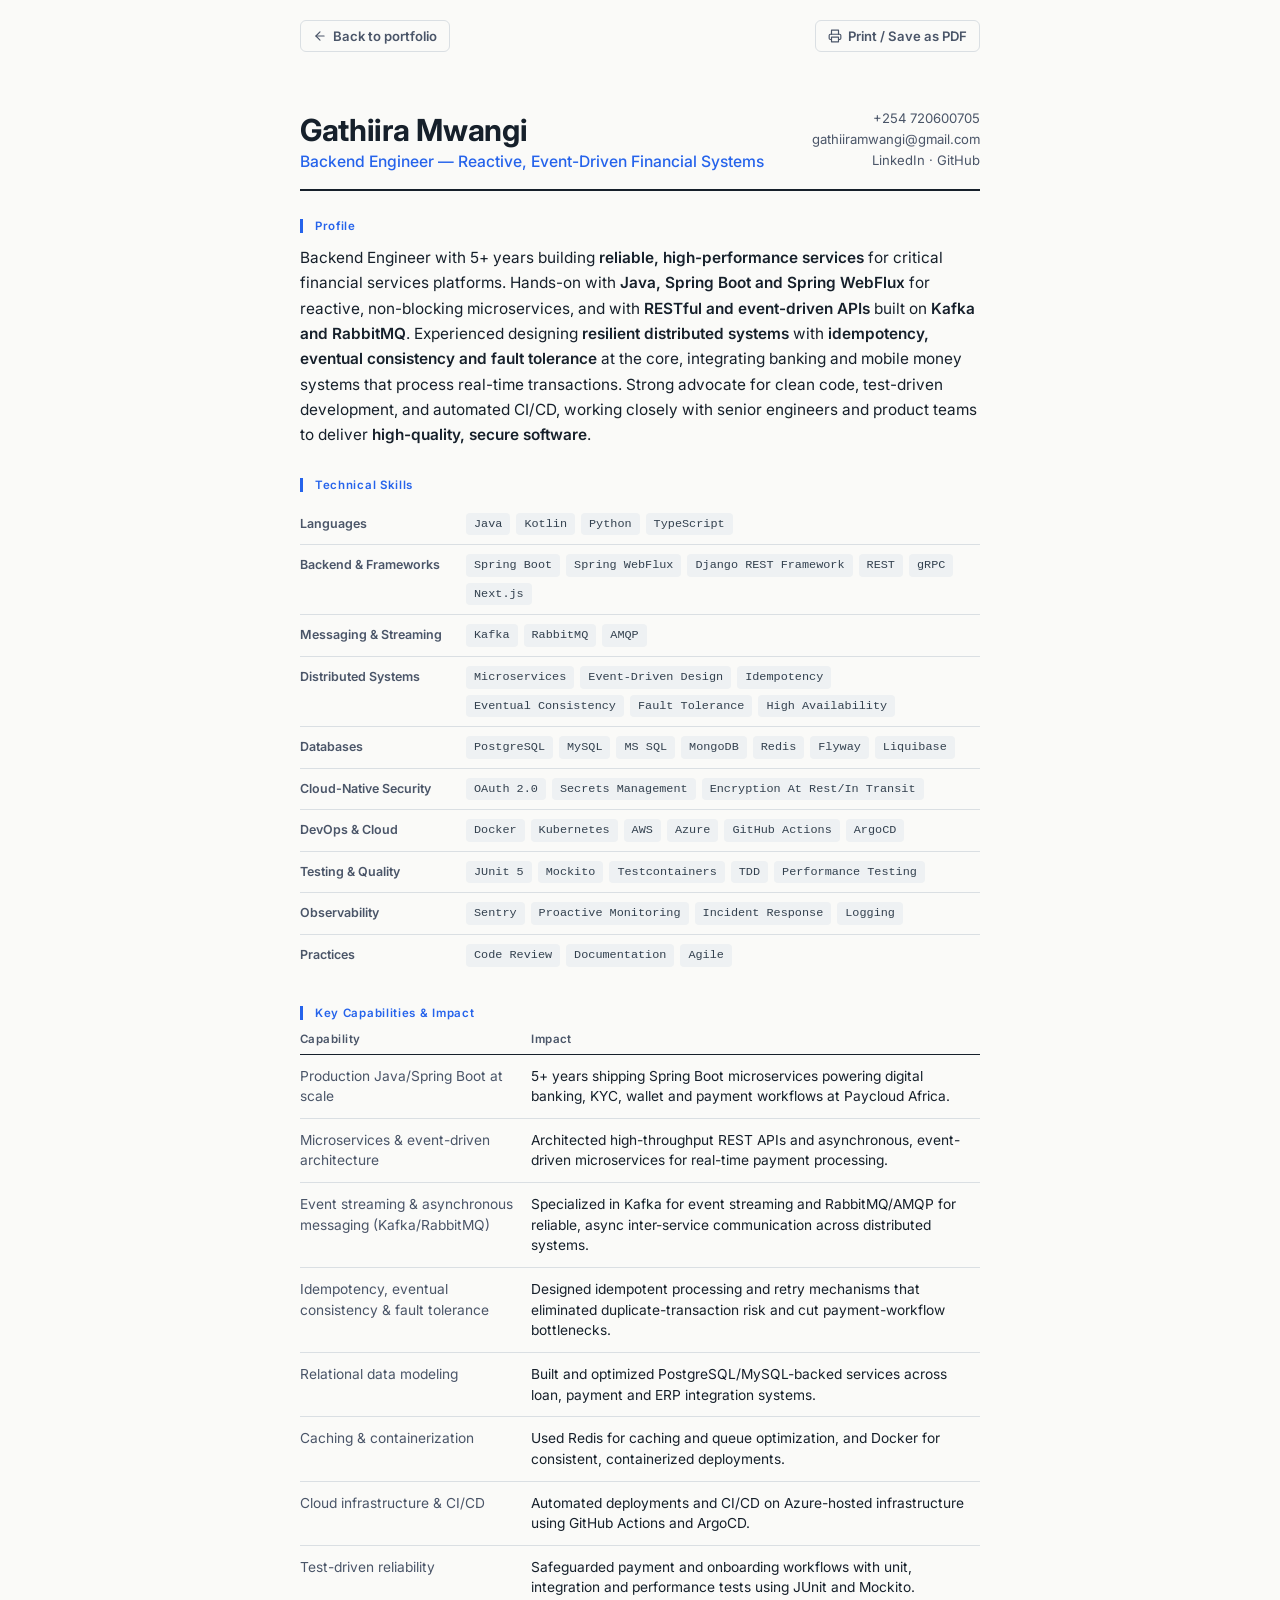
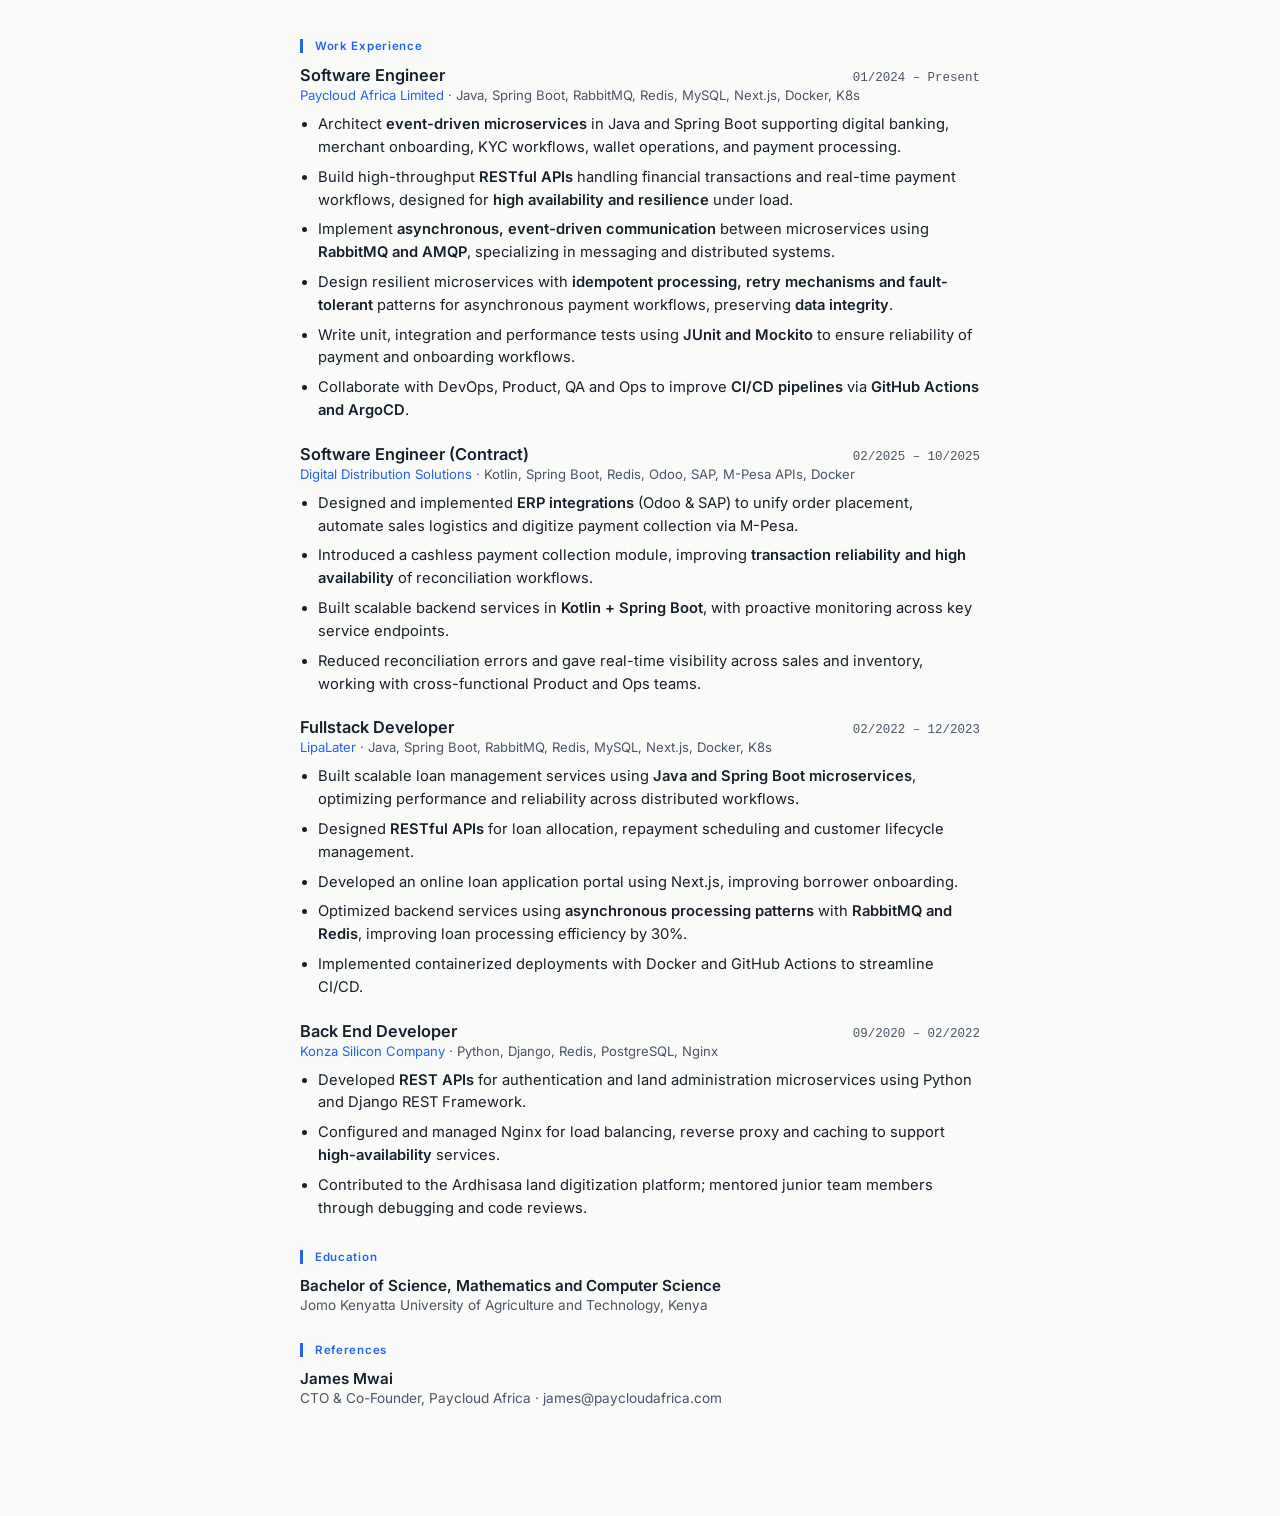
==== cv.html @ 9cd52412 "redesign" ====
<!DOCTYPE html>
<html lang="en">
<head>
<meta charset="UTF-8">
<title>Gathiira Mwangi — Backend Engineer</title>
<meta name="viewport" content="width=device-width, initial-scale=1">
<link rel="icon" href="images/favicon.ico" type="image/x-icon">
<meta name="description" content="Gathiira Mwangi — Backend Engineer resume: reactive, event-driven financial systems, Java/Spring Boot/WebFlux, Kafka, fintech platforms.">
<meta name="robots" content="index,follow">
<link rel="preconnect" href="https://fonts.googleapis.com">
<link rel="preconnect" href="https://fonts.gstatic.com" crossorigin>
<link href="https://fonts.googleapis.com/css2?family=Inter:wght@400;500;600;700;800&display=swap" rel="stylesheet">
<link rel="stylesheet" href="css/cv.css">
</head>
<body>
<div class="page-actions">
  <a href="index.html">
    <svg viewBox="0 0 24 24" fill="none" stroke="currentColor" stroke-width="2" stroke-linecap="round" stroke-linejoin="round"><line x1="19" y1="12" x2="5" y2="12"/><polyline points="12 19 5 12 12 5"/></svg>
    Back to portfolio
  </a>
  <button type="button" id="print-btn">
    <svg viewBox="0 0 24 24" fill="none" stroke="currentColor" stroke-width="2" stroke-linecap="round" stroke-linejoin="round"><polyline points="6 9 6 2 18 2 18 9"/><path d="M6 18H4a2 2 0 0 1-2-2v-5a2 2 0 0 1 2-2h16a2 2 0 0 1 2 2v5a2 2 0 0 1-2 2h-2"/><rect x="6" y="14" width="12" height="8"/></svg>
    Print / Save as PDF
  </button>
</div>
<div class="sheet">

  <header class="masthead">
    <div>
      <h1>Gathiira Mwangi</h1>
      <p class="role-line">Backend Engineer — Reactive, Event-Driven Financial Systems</p>
    </div>
    <div class="contact">
      +254 720600705<br>
      <a href="mailto:gathiiramwangi@gmail.com">gathiiramwangi@gmail.com</a><br>
      <a href="https://www.linkedin.com/in/gathiira-mwangi/" target="_blank" rel="noopener noreferrer">LinkedIn</a> ·
      <a href="https://github.com/Gathiira" target="_blank" rel="noopener noreferrer">GitHub</a>
    </div>
  </header>

  <section class="profile">
    <h2>Profile</h2>
    <p>Backend Engineer with 5+ years building <strong>reliable, high-performance services</strong> for critical financial services platforms. Hands-on with <strong>Java, Spring Boot and Spring WebFlux</strong> for reactive, non-blocking microservices, and with <strong>RESTful and event-driven APIs</strong> built on <strong>Kafka and RabbitMQ</strong>. Experienced designing <strong>resilient distributed systems</strong> with <strong>idempotency, eventual consistency and fault tolerance</strong> at the core, integrating banking and mobile money systems that process real-time transactions. Strong advocate for clean code, test-driven development, and automated CI/CD, working closely with senior engineers and product teams to deliver <strong>high-quality, secure software</strong>.</p>
  </section>

  <section>
    <h2>Technical Skills</h2>
    <div class="skill-row">
      <div class="skill-label">Languages</div>
      <div class="tags"><span class="tag">Java</span><span class="tag">Kotlin</span><span class="tag">Python</span><span class="tag">TypeScript</span></div>
    </div>
    <div class="skill-row">
      <div class="skill-label">Backend & Frameworks</div>
      <div class="tags"><span class="tag">Spring Boot</span><span class="tag">Spring WebFlux</span><span class="tag">Django REST Framework</span><span class="tag">REST</span><span class="tag">gRPC</span><span class="tag">Next.js</span></div>
    </div>
    <div class="skill-row">
      <div class="skill-label">Messaging & Streaming</div>
      <div class="tags"><span class="tag">Kafka</span><span class="tag">RabbitMQ</span><span class="tag">AMQP</span></div>
    </div>
    <div class="skill-row">
      <div class="skill-label">Distributed Systems</div>
      <div class="tags"><span class="tag">Microservices</span><span class="tag">Event-Driven Design</span><span class="tag">Idempotency</span><span class="tag">Eventual Consistency</span><span class="tag">Fault Tolerance</span><span class="tag">High Availability</span></div>
    </div>
    <div class="skill-row">
      <div class="skill-label">Databases</div>
      <div class="tags"><span class="tag">PostgreSQL</span><span class="tag">MySQL</span><span class="tag">MS SQL</span><span class="tag">MongoDB</span><span class="tag">Redis</span><span class="tag">Flyway</span><span class="tag">Liquibase</span></div>
    </div>
    <div class="skill-row">
      <div class="skill-label">Cloud-Native Security</div>
      <div class="tags"><span class="tag">OAuth 2.0</span><span class="tag">Secrets Management</span><span class="tag">Encryption At Rest/In Transit</span></div>
    </div>
    <div class="skill-row">
      <div class="skill-label">DevOps & Cloud</div>
      <div class="tags"><span class="tag">Docker</span><span class="tag">Kubernetes</span><span class="tag">AWS</span><span class="tag">Azure</span><span class="tag">GitHub Actions</span><span class="tag">ArgoCD</span></div>
    </div>
    <div class="skill-row">
      <div class="skill-label">Testing & Quality</div>
      <div class="tags"><span class="tag">JUnit 5</span><span class="tag">Mockito</span><span class="tag">Testcontainers</span><span class="tag">TDD</span><span class="tag">Performance Testing</span></div>
    </div>
    <div class="skill-row">
      <div class="skill-label">Observability</div>
      <div class="tags"><span class="tag">Sentry</span><span class="tag">Proactive Monitoring</span><span class="tag">Incident Response</span><span class="tag">Logging</span></div>
    </div>
    <div class="skill-row">
      <div class="skill-label">Practices</div>
      <div class="tags"><span class="tag">Code Review</span><span class="tag">Documentation</span><span class="tag">Agile</span></div>
    </div>
  </section>

  <section>
    <h2>Key Capabilities &amp; Impact</h2>
    <table class="map">
      <thead><tr><th>Capability</th><th>Impact</th></tr></thead>
      <tbody>
        <tr><td>Production Java/Spring Boot at scale</td><td>5+ years shipping Spring Boot microservices powering digital banking, KYC, wallet and payment workflows at Paycloud Africa.</td></tr>
        <tr><td>Microservices & event-driven architecture</td><td>Architected high-throughput REST APIs and asynchronous, event-driven microservices for real-time payment processing.</td></tr>
        <tr><td>Event streaming & asynchronous messaging (Kafka/RabbitMQ)</td><td>Specialized in Kafka for event streaming and RabbitMQ/AMQP for reliable, async inter-service communication across distributed systems.</td></tr>
        <tr><td>Idempotency, eventual consistency & fault tolerance</td><td>Designed idempotent processing and retry mechanisms that eliminated duplicate-transaction risk and cut payment-workflow bottlenecks.</td></tr>
        <tr><td>Relational data modeling</td><td>Built and optimized PostgreSQL/MySQL-backed services across loan, payment and ERP integration systems.</td></tr>
        <tr><td>Caching & containerization</td><td>Used Redis for caching and queue optimization, and Docker for consistent, containerized deployments.</td></tr>
        <tr><td>Cloud infrastructure & CI/CD</td><td>Automated deployments and CI/CD on Azure-hosted infrastructure using GitHub Actions and ArgoCD.</td></tr>
        <tr><td>Test-driven reliability</td><td>Safeguarded payment and onboarding workflows with unit, integration and performance tests using JUnit and Mockito.</td></tr>
      </tbody>
    </table>
  </section>

  <section>
    <h2>Work Experience</h2>

    <div class="role">
      <div class="role-head">
        <span class="role-title">Software Engineer</span>
        <span class="role-dates">01/2024 – Present</span>
      </div>
      <p class="role-stack"><em>Paycloud Africa Limited</em> · Java, Spring Boot, RabbitMQ, Redis, MySQL, Next.js, Docker, K8s</p>
      <ul class="bullets">
        <li>Architect <strong>event-driven microservices</strong> in Java and Spring Boot supporting digital banking, merchant onboarding, KYC workflows, wallet operations, and payment processing.</li>
        <li>Build high-throughput <strong>RESTful APIs</strong> handling financial transactions and real-time payment workflows, designed for <strong>high availability and resilience</strong> under load.</li>
        <li>Implement <strong>asynchronous, event-driven communication</strong> between microservices using <strong>RabbitMQ and AMQP</strong>, specializing in messaging and distributed systems.</li>
        <li>Design resilient microservices with <strong>idempotent processing, retry mechanisms and fault-tolerant</strong> patterns for asynchronous payment workflows, preserving <strong>data integrity</strong>.</li>
        <li>Write unit, integration and performance tests using <strong>JUnit and Mockito</strong> to ensure reliability of payment and onboarding workflows.</li>
        <li>Collaborate with DevOps, Product, QA and Ops to improve <strong>CI/CD pipelines</strong> via <strong>GitHub Actions and ArgoCD</strong>.</li>
      </ul>
    </div>

    <div class="role">
      <div class="role-head">
        <span class="role-title">Software Engineer (Contract)</span>
        <span class="role-dates">02/2025 – 10/2025</span>
      </div>
      <p class="role-stack"><em>Digital Distribution Solutions</em> · Kotlin, Spring Boot, Redis, Odoo, SAP, M-Pesa APIs, Docker</p>
      <ul class="bullets">
        <li>Designed and implemented <strong>ERP integrations</strong> (Odoo & SAP) to unify order placement, automate sales logistics and digitize payment collection via M-Pesa.</li>
        <li>Introduced a cashless payment collection module, improving <strong>transaction reliability and high availability</strong> of reconciliation workflows.</li>
        <li>Built scalable backend services in <strong>Kotlin + Spring Boot</strong>, with proactive monitoring across key service endpoints.</li>
        <li>Reduced reconciliation errors and gave real-time visibility across sales and inventory, working with cross-functional Product and Ops teams.</li>
      </ul>
    </div>

    <div class="role">
      <div class="role-head">
        <span class="role-title">Fullstack Developer</span>
        <span class="role-dates">02/2022 – 12/2023</span>
      </div>
      <p class="role-stack"><em>LipaLater</em> · Java, Spring Boot, RabbitMQ, Redis, MySQL, Next.js, Docker, K8s</p>
      <ul class="bullets">
        <li>Built scalable loan management services using <strong>Java and Spring Boot microservices</strong>, optimizing performance and reliability across distributed workflows.</li>
        <li>Designed <strong>RESTful APIs</strong> for loan allocation, repayment scheduling and customer lifecycle management.</li>
        <li>Developed an online loan application portal using Next.js, improving borrower onboarding.</li>
        <li>Optimized backend services using <strong>asynchronous processing patterns</strong> with <strong>RabbitMQ and Redis</strong>, improving loan processing efficiency by 30%.</li>
        <li>Implemented containerized deployments with Docker and GitHub Actions to streamline CI/CD.</li>
      </ul>
    </div>

    <div class="role">
      <div class="role-head">
        <span class="role-title">Back End Developer</span>
        <span class="role-dates">09/2020 – 02/2022</span>
      </div>
      <p class="role-stack"><em>Konza Silicon Company</em> · Python, Django, Redis, PostgreSQL, Nginx</p>
      <ul class="bullets">
        <li>Developed <strong>REST APIs</strong> for authentication and land administration microservices using Python and Django REST Framework.</li>
        <li>Configured and managed Nginx for load balancing, reverse proxy and caching to support <strong>high-availability</strong> services.</li>
        <li>Contributed to the Ardhisasa land digitization platform; mentored junior team members through debugging and code reviews.</li>
      </ul>
    </div>
  </section>

  <section>
    <h2>Education</h2>
    <p class="edu-title">Bachelor of Science, Mathematics and Computer Science</p>
    <p class="edu-sub">Jomo Kenyatta University of Agriculture and Technology, Kenya</p>
  </section>

  <section>
    <h2>References</h2>
    <p class="ref-name">James Mwai</p>
    <p class="ref-sub">CTO & Co-Founder, Paycloud Africa · james@paycloudafrica.com</p>
  </section>

</div>
<script src="js/cv.js"></script>
</body>
</html>
---- css/cv.css ----
:root{
  --ink:#16202B;
  --ink-soft:#4A5568;
  --paper:#FAFAF8;
  --paper-raised:#FFFFFF;
  --line:#DADFE3;
  --accent:#2563EB;
  --accent-soft:#E8EFF6;
  --tag-bg:#EEF1F3;
  --tag-text:#33414F;
}
@media (prefers-color-scheme: dark){
  :root{
    --ink:#E7ECF1;
    --ink-soft:#A8B3BE;
    --paper:#12181F;
    --paper-raised:#171F28;
    --line:#2B3542;
    --accent:#5B93FF;
    --accent-soft:#1C2A38;
    --tag-bg:#1D2731;
    --tag-text:#C4CDD6;
  }
}

*{box-sizing:border-box;}
body{
  margin:0;
  background:var(--paper);
  color:var(--ink);
  font-family:"Inter", -apple-system, BlinkMacSystemFont, "Segoe UI", system-ui, sans-serif;
  -webkit-font-smoothing:antialiased;
}
.sheet{
  max-width:760px;
  margin:0 auto;
  padding:56px 40px 80px;
}
.page-actions{
  max-width:760px;
  margin:20px auto 0;
  padding:0 40px;
  display:flex;
  justify-content:space-between;
  align-items:center;
  gap:12px;
}
.page-actions a, .page-actions button{
  display:inline-flex;
  align-items:center;
  gap:6px;
  font-family:inherit;
  font-size:0.82rem;
  font-weight:600;
  color:var(--ink-soft);
  background:none;
  border:1px solid var(--line);
  border-radius:6px;
  padding:7px 12px;
  cursor:pointer;
  text-decoration:none;
}
.page-actions a:hover, .page-actions button:hover{ color:var(--accent); border-color:var(--accent); }
.page-actions svg{ width:14px; height:14px; }
header.masthead{
  display:flex;
  justify-content:space-between;
  align-items:flex-end;
  gap:20px;
  border-bottom:2px solid var(--ink);
  padding-bottom:18px;
  margin-bottom:28px;
  flex-wrap:wrap;
}
h1{
  font-size:1.9rem;
  font-weight:700;
  letter-spacing:-0.01em;
  margin:0 0 4px;
}
.role-line{
  font-size:0.98rem;
  color:var(--accent);
  font-weight:500;
  margin:0;
}
.contact{
  text-align:right;
  font-size:0.82rem;
  color:var(--ink-soft);
  line-height:1.6;
  white-space:nowrap;
}
.contact a{ color:var(--ink-soft); text-decoration:none; }
.contact a:hover{ color:var(--accent); }

section{ margin-bottom:30px; }
h2{
  font-size:0.72rem;
  font-weight:600;
  letter-spacing:0.06em;
  color:var(--accent);
  margin:0 0 12px;
  padding-left:12px;
  border-left:3px solid var(--accent);
}

.profile p{
  font-size:0.96rem;
  line-height:1.65;
  margin:0;
  max-width:68ch;
}
.profile strong{ color:var(--ink); font-weight:600; }

.skill-row{
  display:grid;
  grid-template-columns:150px 1fr;
  gap:10px 16px;
  padding:9px 0;
  border-bottom:1px solid var(--line);
  align-items:start;
}
.skill-row:last-child{ border-bottom:none; }
.skill-label{
  font-size:0.78rem;
  font-weight:600;
  color:var(--ink-soft);
  padding-top:3px;
}
.tags{ display:flex; flex-wrap:wrap; gap:6px; }
.tag{
  font-family:"SFMono-Regular", Consolas, "Liberation Mono", Menlo, monospace;
  font-size:0.74rem;
  background:var(--tag-bg);
  color:var(--tag-text);
  border-radius:4px;
  padding:3px 8px;
  line-height:1.4;
}

table.map{
  width:100%;
  border-collapse:collapse;
  font-size:0.86rem;
}
table.map th{
  text-align:left;
  font-size:0.72rem;
  letter-spacing:0.04em;
  color:var(--ink-soft);
  font-weight:600;
  padding:0 14px 8px 0;
  border-bottom:1px solid var(--ink);
}
table.map td{
  padding:11px 14px 11px 0;
  border-bottom:1px solid var(--line);
  vertical-align:top;
  line-height:1.5;
}
table.map td:first-child{ width:34%; color:var(--ink-soft); }
table.map tr:last-child td{ border-bottom:none; }

.role{ margin-bottom:22px; }
.role:last-child{ margin-bottom:0; }
.role-head{
  display:flex;
  justify-content:space-between;
  align-items:baseline;
  gap:12px;
  flex-wrap:wrap;
}
.role-title{ font-size:1.02rem; font-weight:600; }
.role-dates{
  font-family:"SFMono-Regular", Consolas, "Liberation Mono", Menlo, monospace;
  font-size:0.78rem;
  color:var(--ink-soft);
  white-space:nowrap;
}
.role-stack{
  font-size:0.82rem;
  color:var(--ink-soft);
  margin:2px 0 10px;
}
.role-stack em{ font-style:normal; color:var(--accent); }
ul.bullets{
  margin:0;
  padding-left:18px;
}
ul.bullets li{
  font-size:0.92rem;
  line-height:1.55;
  margin-bottom:7px;
}
ul.bullets li:last-child{ margin-bottom:0; }
ul.bullets strong{ color:var(--ink); font-weight:600; }

.edu-title, .ref-name{ font-weight:600; font-size:0.95rem; margin:0 0 2px; }
.edu-sub, .ref-sub{ font-size:0.85rem; color:var(--ink-soft); margin:0; }

footer.note{
  margin-top:44px;
  padding-top:16px;
  border-top:1px solid var(--line);
  font-size:0.74rem;
  color:var(--ink-soft);
}

@media (max-width:600px){
  .sheet{ padding:32px 20px 60px; }
  header.masthead{ flex-direction:column; align-items:flex-start; }
  .contact{ text-align:left; }
  .skill-row{ grid-template-columns:1fr; gap:4px; }
  table.map, table.map thead, table.map tbody, table.map th, table.map td, table.map tr{ display:block; }
  table.map thead{ display:none; }
  table.map tr{ border-bottom:1px solid var(--line); padding:10px 0; }
  table.map td{ border-bottom:none; padding:2px 0; }
  table.map td:first-child{ width:auto; font-weight:600; color:var(--ink); }
}

@media (max-width:520px){
  .page-actions{ padding:0 20px; }
}

@media print{
  @page{ size:auto; margin:0; }
  html{ font-size:14px; }
  body{ background:#fff; color:#000; margin:0; }
  .sheet{ max-width:none; padding:12mm 14mm; }
  .page-actions{ display:none; }
  a{ color:inherit; text-decoration:none; }

  header.masthead{ padding-bottom:10px; margin-bottom:16px; }
  h1{ font-size:1.5rem; margin:0 0 2px; }
  .role-line{ font-size:0.86rem; }
  .contact{ font-size:0.74rem; line-height:1.45; }

  section{ margin-bottom:14px; }
  h2{ font-size:0.66rem; margin:0 0 8px; }

  .profile p{ font-size:0.84rem; line-height:1.45; }

  .skill-row{ padding:5px 0; break-inside:avoid; }
  .skill-label{ font-size:0.72rem; }
  .tag{ font-size:0.68rem; padding:2px 6px; }

  table.map{ font-size:0.76rem; }
  table.map th{ padding:0 10px 5px 0; }
  table.map td{ padding:6px 10px 6px 0; }
  table.map tr{ break-inside:avoid; }

  .role{ margin-bottom:12px; break-inside:avoid; }
  .role-title{ font-size:0.9rem; }
  .role-dates{ font-size:0.7rem; }
  .role-stack{ font-size:0.74rem; margin:1px 0 6px; }
  ul.bullets li{ font-size:0.8rem; line-height:1.4; margin-bottom:4px; }

  .edu-title, .ref-name{ font-size:0.84rem; }
  .edu-sub, .ref-sub{ font-size:0.76rem; }
}
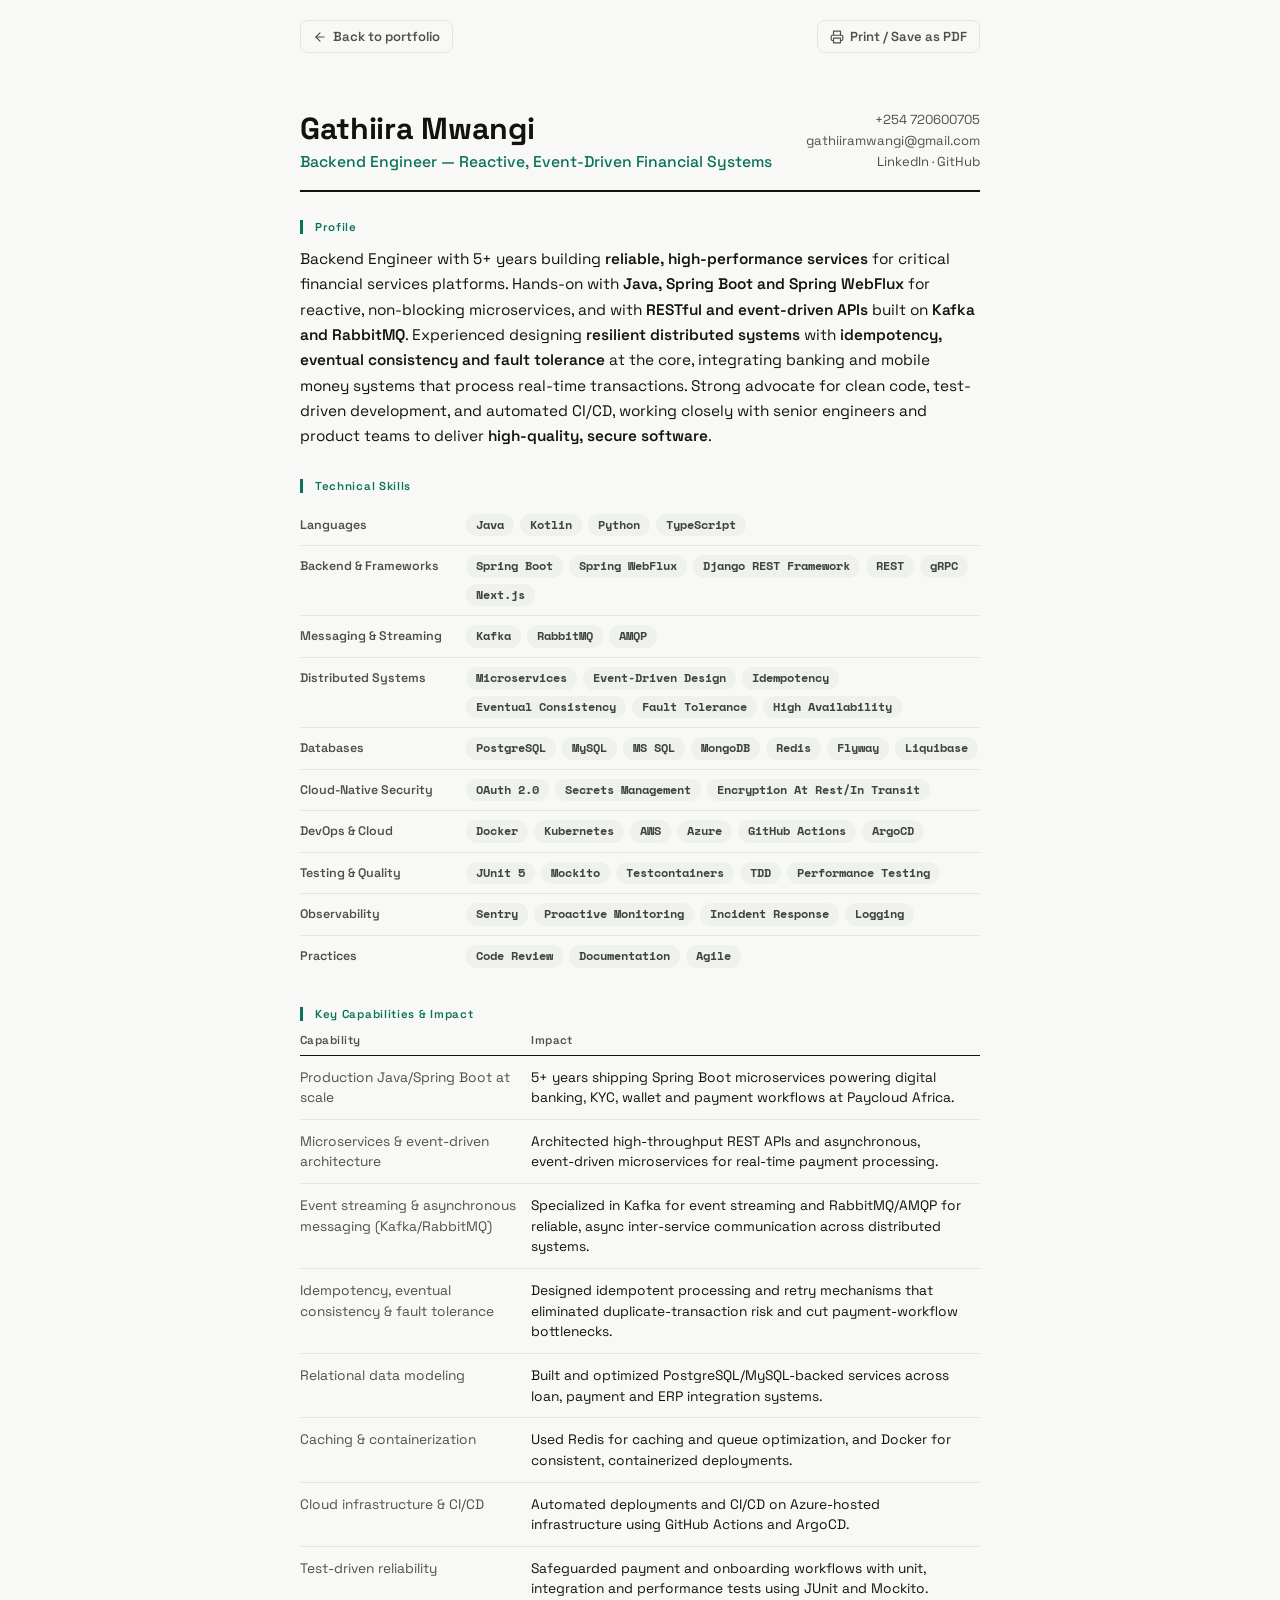
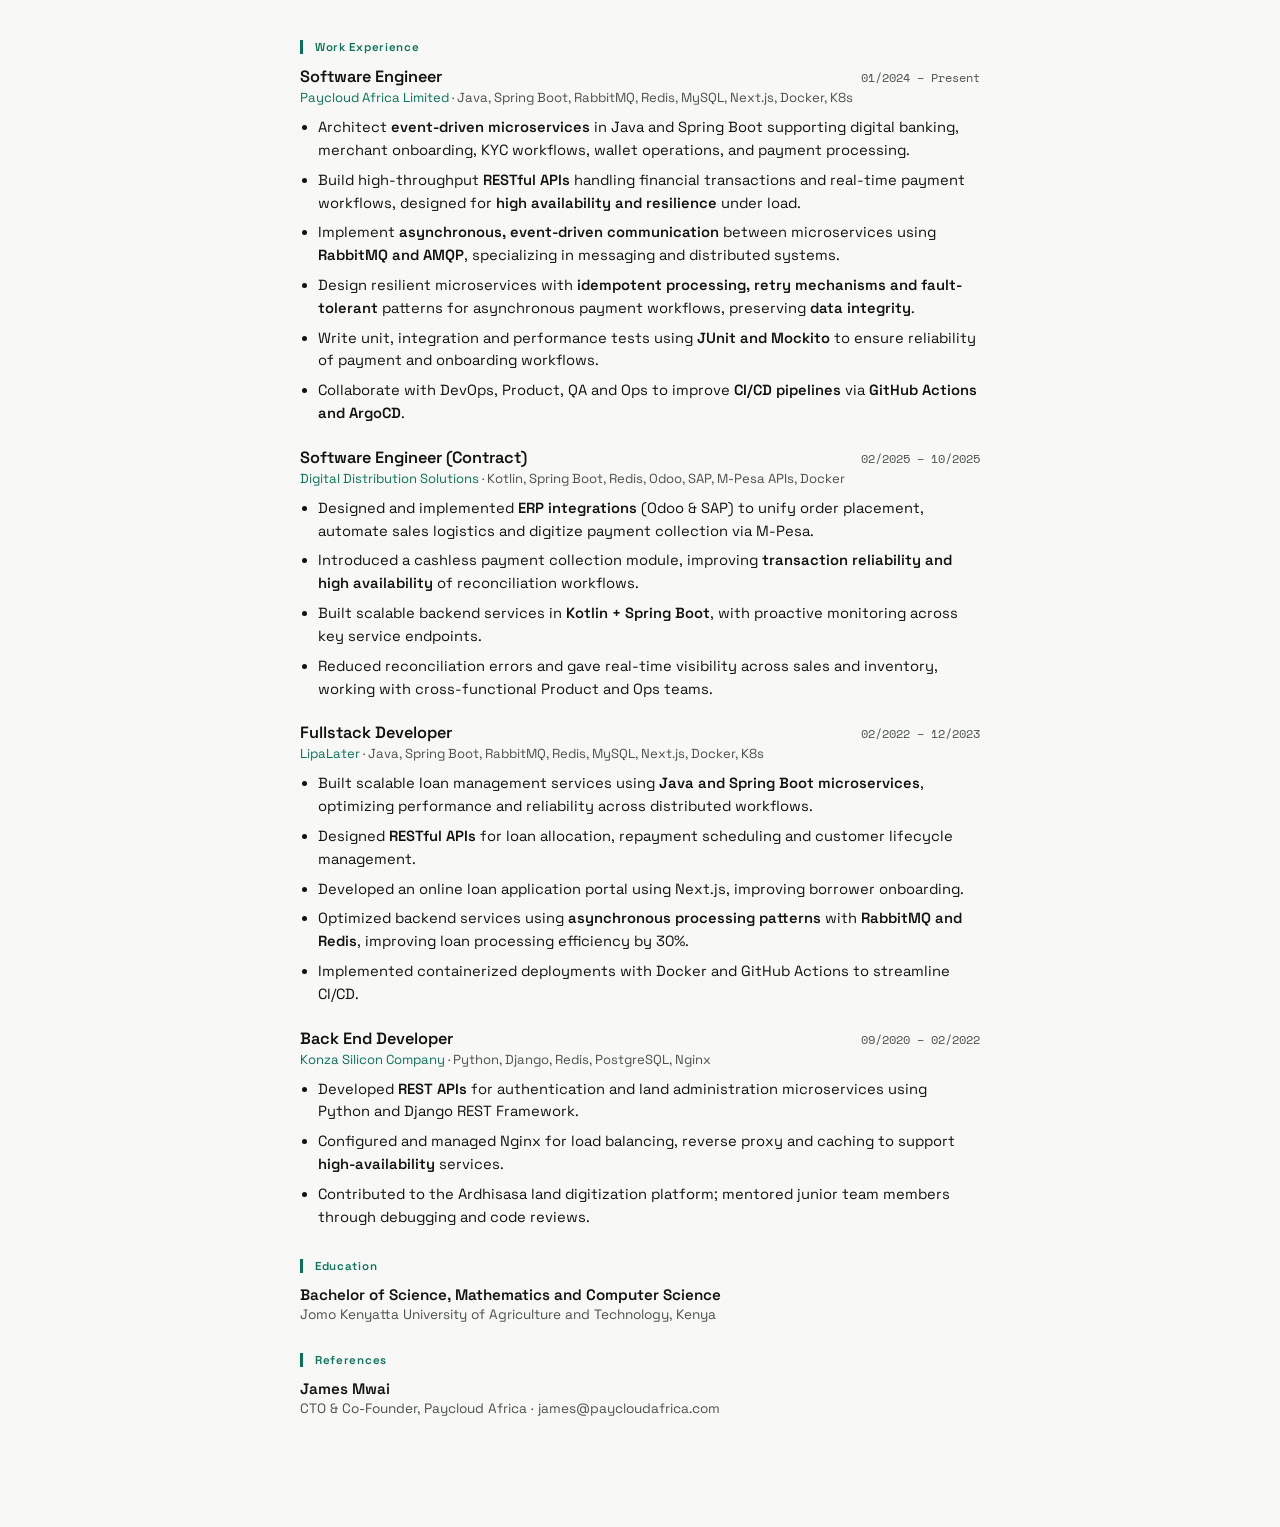
==== commit cc924701: "fix: designs" ====
--- a/cv.html
+++ b/cv.html
@@ -9,7 +9,7 @@
 <meta name="robots" content="index,follow">
 <link rel="preconnect" href="https://fonts.googleapis.com">
 <link rel="preconnect" href="https://fonts.gstatic.com" crossorigin>
-<link href="https://fonts.googleapis.com/css2?family=Inter:wght@400;500;600;700;800&display=swap" rel="stylesheet">
+<link href="https://fonts.googleapis.com/css2?family=Space+Grotesk:wght@400;500;600;700&family=Space+Mono:wght@400;700&display=swap" rel="stylesheet">
 <link rel="stylesheet" href="css/cv.css">
 </head>
 <body>
@@ -104,7 +104,7 @@
     </table>
   </section>
 
-  <section>
+  <section class="experience-section">
     <h2>Work Experience</h2>
 
     <div class="role">
--- a/css/cv.css
+++ b/css/cv.css
@@ -1,25 +1,25 @@
 :root{
-  --ink:#16202B;
-  --ink-soft:#4A5568;
-  --paper:#FAFAF8;
-  --paper-raised:#FFFFFF;
-  --line:#DADFE3;
-  --accent:#2563EB;
-  --accent-soft:#E8EFF6;
-  --tag-bg:#EEF1F3;
-  --tag-text:#33414F;
+  --ink:#10130f;
+  --ink-soft:#4b5249;
+  --paper:#f8f9f7;
+  --paper-raised:#ffffff;
+  --line:#e2e6e1;
+  --accent:#0b7259;
+  --accent-soft:#e3f5ee;
+  --tag-bg:#eef1ee;
+  --tag-text:#3d453f;
 }
 @media (prefers-color-scheme: dark){
   :root{
-    --ink:#E7ECF1;
-    --ink-soft:#A8B3BE;
-    --paper:#12181F;
-    --paper-raised:#171F28;
-    --line:#2B3542;
-    --accent:#5B93FF;
-    --accent-soft:#1C2A38;
-    --tag-bg:#1D2731;
-    --tag-text:#C4CDD6;
+    --ink:#eef1ec;
+    --ink-soft:#aab3a5;
+    --paper:#0a0d0b;
+    --paper-raised:#12160f;
+    --line:#232b22;
+    --accent:#34d399;
+    --accent-soft:#132a22;
+    --tag-bg:#182019;
+    --tag-text:#b6c2b8;
   }
 }
 
@@ -28,7 +28,7 @@
   margin:0;
   background:var(--paper);
   color:var(--ink);
-  font-family:"Inter", -apple-system, BlinkMacSystemFont, "Segoe UI", system-ui, sans-serif;
+  font-family:"Space Grotesk", -apple-system, BlinkMacSystemFont, "Segoe UI", system-ui, sans-serif;
   -webkit-font-smoothing:antialiased;
 }
 .sheet{
@@ -55,7 +55,7 @@
   color:var(--ink-soft);
   background:none;
   border:1px solid var(--line);
-  border-radius:6px;
+  border-radius:8px;
   padding:7px 12px;
   cursor:pointer;
   text-decoration:none;
@@ -130,12 +130,13 @@
 }
 .tags{ display:flex; flex-wrap:wrap; gap:6px; }
 .tag{
-  font-family:"SFMono-Regular", Consolas, "Liberation Mono", Menlo, monospace;
+  font-family:"Space Mono", "SFMono-Regular", Consolas, "Liberation Mono", Menlo, monospace;
+  font-weight:700;
   font-size:0.74rem;
   background:var(--tag-bg);
   color:var(--tag-text);
-  border-radius:4px;
-  padding:3px 8px;
+  border-radius:999px;
+  padding:3px 10px;
   line-height:1.4;
 }
 
@@ -173,7 +174,7 @@
 }
 .role-title{ font-size:1.02rem; font-weight:600; }
 .role-dates{
-  font-family:"SFMono-Regular", Consolas, "Liberation Mono", Menlo, monospace;
+  font-family:"Space Mono", "SFMono-Regular", Consolas, "Liberation Mono", Menlo, monospace;
   font-size:0.78rem;
   color:var(--ink-soft);
   white-space:nowrap;
@@ -224,38 +225,39 @@
 }
 
 @media print{
-  @page{ size:auto; margin:0; }
+  @page{ size:auto; margin:12mm 14mm; }
   html{ font-size:14px; }
   body{ background:#fff; color:#000; margin:0; }
-  .sheet{ max-width:none; padding:12mm 14mm; }
+  .sheet{ max-width:none; padding:0; }
   .page-actions{ display:none; }
   a{ color:inherit; text-decoration:none; }
 
   header.masthead{ padding-bottom:10px; margin-bottom:16px; }
   h1{ font-size:1.5rem; margin:0 0 2px; }
   .role-line{ font-size:0.86rem; }
-  .contact{ font-size:0.74rem; line-height:1.45; }
+  .contact{ font-size:0.8rem; line-height:1.45; }
 
   section{ margin-bottom:14px; }
-  h2{ font-size:0.66rem; margin:0 0 8px; }
-
-  .profile p{ font-size:0.84rem; line-height:1.45; }
+  h2{ font-size:0.8rem; margin:0 0 8px; }
+
+  .profile p{ font-size:0.84rem; line-height:1.45; max-width:none; }
 
   .skill-row{ padding:5px 0; break-inside:avoid; }
-  .skill-label{ font-size:0.72rem; }
-  .tag{ font-size:0.68rem; padding:2px 6px; }
-
-  table.map{ font-size:0.76rem; }
+  .skill-label{ font-size:0.8rem; }
+  .tag{ font-size:0.8rem; padding:2px 8px; }
+
+  table.map{ font-size:0.8rem; }
   table.map th{ padding:0 10px 5px 0; }
   table.map td{ padding:6px 10px 6px 0; }
   table.map tr{ break-inside:avoid; }
 
+  .experience-section{ break-before:page; page-break-before:always; }
   .role{ margin-bottom:12px; break-inside:avoid; }
   .role-title{ font-size:0.9rem; }
-  .role-dates{ font-size:0.7rem; }
-  .role-stack{ font-size:0.74rem; margin:1px 0 6px; }
+  .role-dates{ font-size:0.8rem; }
+  .role-stack{ font-size:0.8rem; margin:1px 0 6px; }
   ul.bullets li{ font-size:0.8rem; line-height:1.4; margin-bottom:4px; }
 
   .edu-title, .ref-name{ font-size:0.84rem; }
-  .edu-sub, .ref-sub{ font-size:0.76rem; }
-}
+  .edu-sub, .ref-sub{ font-size:0.8rem; }
+}
